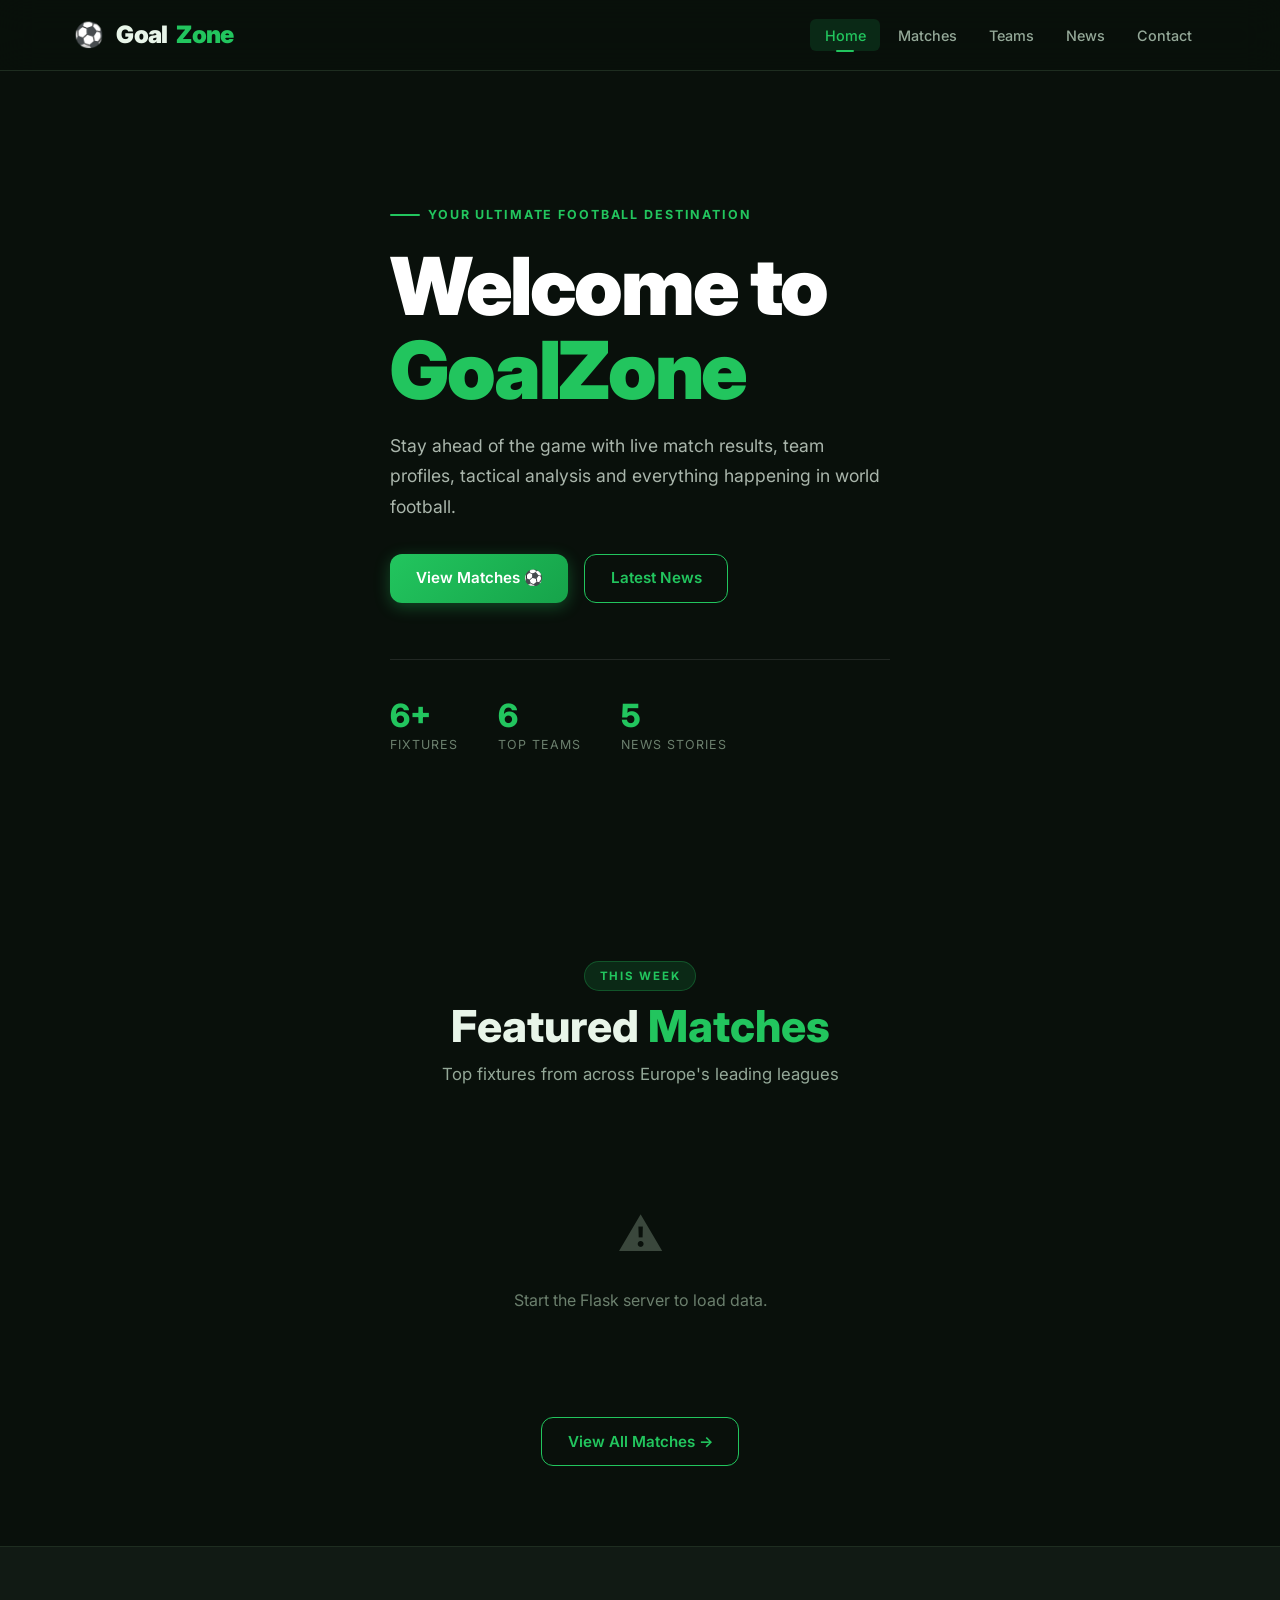
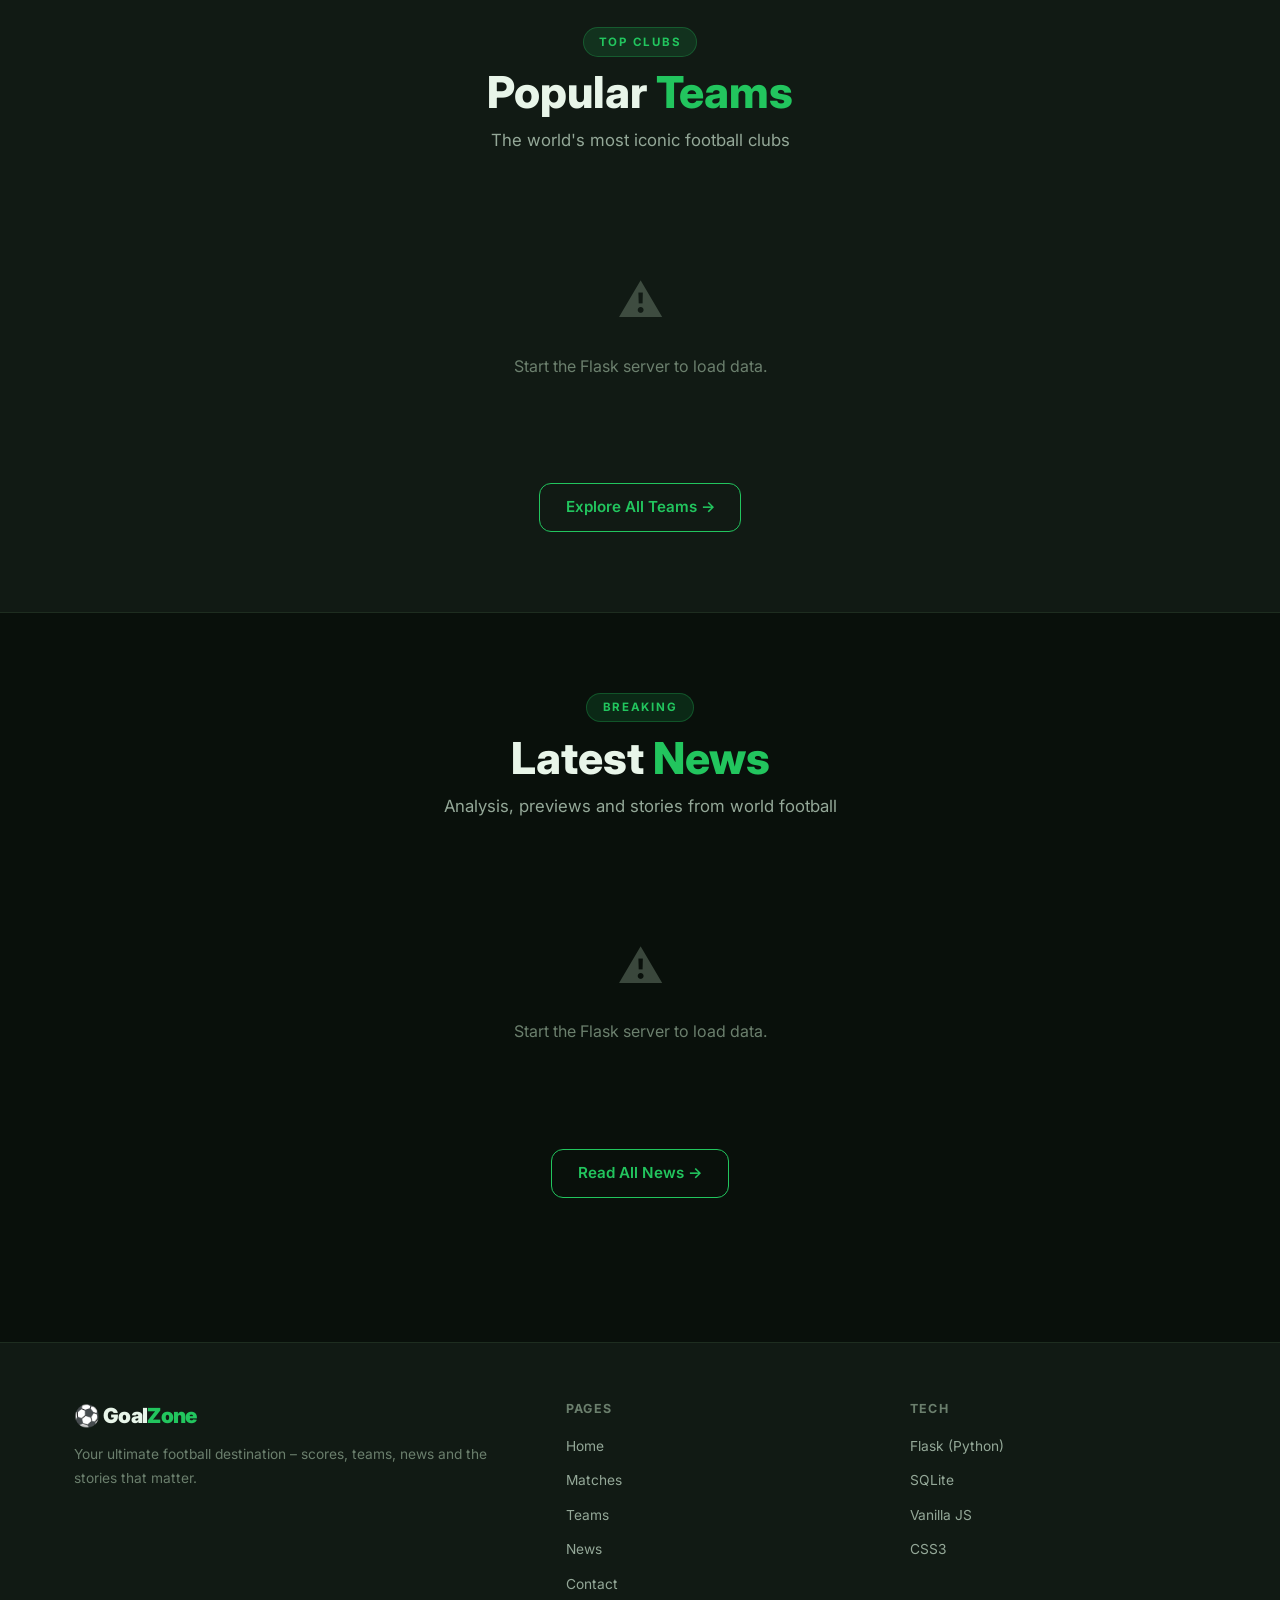
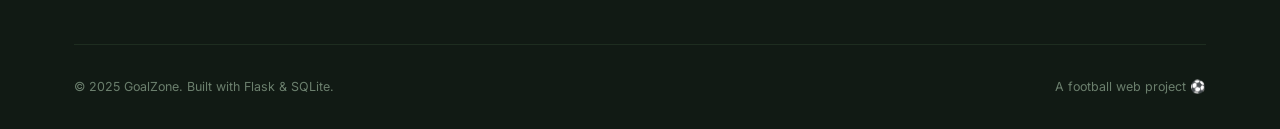
==== GoalZone-Simple/frontend/index.html @ 39a0dbed "Add files via upload" ====
<!DOCTYPE html>
<html lang="en">
<head>
  <meta charset="UTF-8">
  <meta name="viewport" content="width=device-width, initial-scale=1.0">
  <meta name="description" content="GoalZone – Your ultimate football destination. Latest matches, teams, news and more.">
  <title>GoalZone – Home</title>
  <link rel="stylesheet" href="css/style.css">
  <link rel="icon" href="data:image/svg+xml,<svg xmlns='http://www.w3.org/2000/svg' viewBox='0 0 100 100'><text y='.9em' font-size='90'>⚽</text></svg>">
</head>
<body>

  <!-- ══════════════ NAVBAR ══════════════ -->
  <nav class="navbar">
    <div class="container">
      <div class="navbar-inner">
        <a href="index.html" class="navbar-brand">
          <span>⚽</span>&nbsp;Goal<span class="brand-accent">Zone</span>
        </a>
        <ul class="navbar-links">
          <li><a href="index.html"   class="nav-link">Home</a></li>
          <li><a href="matches.html" class="nav-link">Matches</a></li>
          <li><a href="teams.html"   class="nav-link">Teams</a></li>
          <li><a href="news.html"    class="nav-link">News</a></li>
          <li><a href="contact.html" class="nav-link">Contact</a></li>
        </ul>
        <button class="hamburger" id="hamburger" aria-label="Menu"><span></span><span></span><span></span></button>
      </div>
    </div>
    <div class="mobile-menu" id="mobile-menu">
      <a href="index.html"   class="nav-link">Home</a>
      <a href="matches.html" class="nav-link">Matches</a>
      <a href="teams.html"   class="nav-link">Teams</a>
      <a href="news.html"    class="nav-link">News</a>
      <a href="contact.html" class="nav-link">Contact</a>
    </div>
  </nav>

  <!-- ══════════════ HERO ══════════════ -->
  <section class="hero">
    <div class="hero-bg"></div>
    <div class="container">
      <div class="hero-content">
        <div class="hero-eyebrow">Your Ultimate Football Destination</div>
        <h1 class="hero-title">
          Welcome to<br>
          <span class="accent">GoalZone</span>
        </h1>
        <p class="hero-desc">
          Stay ahead of the game with live match results, team profiles,
          tactical analysis and everything happening in world football.
        </p>
        <div class="hero-actions">
          <a href="matches.html" class="btn btn-primary">View Matches ⚽</a>
          <a href="news.html"    class="btn btn-outline">Latest News</a>
        </div>
        <div class="hero-stats">
          <div><div class="hero-stat-val">6+</div><div class="hero-stat-lbl">Fixtures</div></div>
          <div><div class="hero-stat-val">6</div><div class="hero-stat-lbl">Top Teams</div></div>
          <div><div class="hero-stat-val">5</div><div class="hero-stat-lbl">News Stories</div></div>
        </div>
      </div>
    </div>
  </section>

  <!-- ══════════════ FEATURED MATCHES ══════════════ -->
  <section class="section">
    <div class="container">
      <div class="section-header fade-up">
        <div class="chip">This Week</div>
        <h2 class="section-title">Featured <span>Matches</span></h2>
        <p class="section-sub">Top fixtures from across Europe's leading leagues</p>
      </div>
      <div id="home-matches">
        <div class="loading"><div class="spinner"></div><span>Loading…</span></div>
      </div>
      <div style="text-align:center;margin-top:2.5rem">
        <a href="matches.html" class="btn btn-outline">View All Matches →</a>
      </div>
    </div>
  </section>

  <!-- ══════════════ POPULAR TEAMS ══════════════ -->
  <section class="section" style="background:var(--surface);border-top:1px solid var(--border);border-bottom:1px solid var(--border)">
    <div class="container">
      <div class="section-header fade-up">
        <div class="chip">Top Clubs</div>
        <h2 class="section-title">Popular <span>Teams</span></h2>
        <p class="section-sub">The world's most iconic football clubs</p>
      </div>
      <div id="home-teams">
        <div class="loading"><div class="spinner"></div><span>Loading…</span></div>
      </div>
      <div style="text-align:center;margin-top:2.5rem">
        <a href="teams.html" class="btn btn-outline">Explore All Teams →</a>
      </div>
    </div>
  </section>

  <!-- ══════════════ LATEST NEWS ══════════════ -->
  <section class="section">
    <div class="container">
      <div class="section-header fade-up">
        <div class="chip">Breaking</div>
        <h2 class="section-title">Latest <span>News</span></h2>
        <p class="section-sub">Analysis, previews and stories from world football</p>
      </div>
      <div id="home-news">
        <div class="loading"><div class="spinner"></div><span>Loading…</span></div>
      </div>
      <div style="text-align:center;margin-top:2.5rem">
        <a href="news.html" class="btn btn-outline">Read All News →</a>
      </div>
    </div>
  </section>

  <!-- ══════════════ FOOTER ══════════════ -->
  <footer class="footer">
    <div class="container">
      <div class="footer-grid">
        <div>
          <div class="footer-brand">⚽ Goal<span style="color:var(--green)">Zone</span></div>
          <p class="footer-desc">Your ultimate football destination – scores, teams, news and the stories that matter.</p>
        </div>
        <div>
          <div class="footer-heading">Pages</div>
          <ul class="footer-links">
            <li><a href="index.html">Home</a></li>
            <li><a href="matches.html">Matches</a></li>
            <li><a href="teams.html">Teams</a></li>
            <li><a href="news.html">News</a></li>
            <li><a href="contact.html">Contact</a></li>
          </ul>
        </div>
        <div>
          <div class="footer-heading">Tech</div>
          <ul class="footer-links">
            <li><a href="#">Flask (Python)</a></li>
            <li><a href="#">SQLite</a></li>
            <li><a href="#">Vanilla JS</a></li>
            <li><a href="#">CSS3</a></li>
          </ul>
        </div>
      </div>
      <div class="footer-bottom">
        <span>© 2025 GoalZone. Built with Flask &amp; SQLite.</span>
        <span>A football web project ⚽</span>
      </div>
    </div>
  </footer>

  <script src="js/main.js"></script>
  <script>
    /* Home page inline – load first 3 items from each API */
    const catBadge = {'Analysis':'badge-blue','Preview':'badge-gold','Champions League':'badge-purple','Features':'badge-green','Tactics':'badge-blue'};

    function logoImg(url, name) {
      return url
        ? `<img class="team-logo" src="${url}" alt="${name}" onerror="this.outerHTML='<div class=logo-placeholder>⚽</div>'">`
        : `<div class="logo-placeholder">⚽</div>`;
    }

    async function loadSection(id, url, renderFn, limit) {
      try {
        const data = await fetchAPI(url);
        const items = Object.values(data).find(Array.isArray).slice(0, limit);
        document.getElementById(id).innerHTML = renderFn(items);
        setTimeout(initScrollAnimations, 60);
      } catch {
        document.getElementById(id).innerHTML =
          `<div class="empty-state"><div class="empty-icon">⚠️</div><p>Start the Flask server to load data.</p></div>`;
      }
    }

    document.addEventListener('DOMContentLoaded', () => {

      loadSection('home-matches', '/api/matches', matches =>
        `<div class="matches-grid">${matches.map(m => `
        <div class="match-card fade-up">
          <div class="match-card-top">
            <span class="badge badge-green">${m.competition}</span>
            <span class="match-comp-label">${formatDate(m.date)} · ${m.time}</span>
          </div>
          <div class="match-teams">
            <div class="match-team">${logoImg(m.home_logo, m.home_team)}<span class="team-name-sm">${m.home_team}</span></div>
            <div class="match-score"><span class="score-val">${m.home_score} – ${m.away_score}</span><span class="score-vs">VS</span></div>
            <div class="match-team">${logoImg(m.away_logo, m.away_team)}<span class="team-name-sm">${m.away_team}</span></div>
          </div>
          <div class="match-footer"><span>🏟️ ${m.venue}</span><span class="badge badge-green">⏰ Upcoming</span></div>
        </div>`).join('')}</div>`, 3);

      loadSection('home-teams', '/api/teams', teams =>
        `<div class="teams-grid">${teams.map(t => `
        <div class="team-card fade-up">
          ${t.logo ? `<img class="team-card-logo" src="${t.logo}" alt="${t.name}" onerror="this.outerHTML='<div class=team-logo-ph>🏆</div>'">` : `<div class="team-logo-ph">🏆</div>`}
          <div class="team-name">${t.name}</div>
          <div class="team-country">🌍 ${t.country}</div>
          <div class="team-meta"><span>📅 Est. ${t.founded}</span><span>🏟️ ${t.stadium}</span></div>
          <p class="team-desc">${t.description}</p>
        </div>`).join('')}</div>`, 3);

      loadSection('home-news', '/api/news', articles =>
        `<div class="news-grid">${articles.map(a => {
          const bc = catBadge[a.category] || 'badge-green';
          const initials = a.author.split(' ').map(w => w[0]).join('');
          const fb = 'https://images.unsplash.com/photo-1508098682722-e99c43a406b2?w=800&q=80';
          return `
          <div class="news-card fade-up">
            <div class="news-img-wrap">
              <img src="${a.image}" alt="${a.title}" loading="lazy" onerror="this.src='${fb}'">
              <div class="news-img-overlay"></div>
              <div class="news-cat-badge"><span class="badge ${bc}">${a.category}</span></div>
            </div>
            <div class="news-body">
              <h3 class="news-title">${a.title}</h3>
              <p class="news-desc">${a.description}</p>
              <div class="news-meta">
                <div class="news-author"><div class="author-av">${initials}</div><span>${a.author}</span></div>
                <span>${formatDate(a.date)}</span>
              </div>
            </div>
          </div>`;
        }).join('')}</div>`, 3);
    });
  </script>
</body>
</html>
---- GoalZone-Simple/frontend/css/style.css ----
/* ═══════════════════════════════════════════════════════════════════════════
   GoalZone – Main Stylesheet
   Dark football-themed design with green pitch-inspired accents.
   ═══════════════════════════════════════════════════════════════════════════ */

@import url('https://fonts.googleapis.com/css2?family=Inter:wght@300;400;500;600;700;800;900&display=swap');

/* ── Design Tokens ───────────────────────────────────────────────────────── */
:root {
  --bg:           #09100b;
  --surface:      #111a14;
  --surface-2:    #172011;
  --border:       #1e2d20;
  --green:        #22c55e;
  --green-dark:   #16a34a;
  --green-glow:   rgba(34, 197, 94, 0.14);
  --gold:         #fbbf24;
  --text:         #e8f5e9;
  --text-muted:   #6b7f6d;
  --text-dim:     #94a898;
  --font:         'Inter', system-ui, sans-serif;
  --r-sm: 6px; --r-md: 12px; --r-lg: 20px; --r-xl: 28px;
  --shadow: 0 4px 24px rgba(0,0,0,.55);
  --glow:   0 0 24px rgba(34,197,94,.22);
  --ease:   .24s ease;
}

/* ── Reset ───────────────────────────────────────────────────────────────── */
*, *::before, *::after { box-sizing: border-box; margin: 0; padding: 0; }
html { scroll-behavior: smooth; }
body { font-family: var(--font); background: var(--bg); color: var(--text); line-height: 1.6; overflow-x: hidden; }
a { color: inherit; text-decoration: none; }
img { max-width: 100%; display: block; }
ul { list-style: none; }

/* ── Layout helpers ──────────────────────────────────────────────────────── */
.container { max-width: 1180px; margin-inline: auto; padding-inline: 1.5rem; }
.section    { padding-block: 5rem; }

/* ── Section header ──────────────────────────────────────────────────────── */
.section-header { text-align: center; margin-bottom: 3rem; }

.chip {
  display: inline-block;
  font-size: .72rem; font-weight: 700; letter-spacing: .15em; text-transform: uppercase;
  color: var(--green); background: var(--green-glow);
  border: 1px solid rgba(34,197,94,.28); border-radius: 999px;
  padding: .28rem .95rem; margin-bottom: .65rem;
}

.section-title {
  font-size: clamp(1.75rem, 4vw, 2.75rem);
  font-weight: 800; line-height: 1.15;
}
.section-title span { color: var(--green); }
.section-sub { margin-top: .6rem; color: var(--text-dim); font-size: 1.05rem; }

/* ── Buttons ─────────────────────────────────────────────────────────────── */
.btn {
  display: inline-flex; align-items: center; gap: .5rem;
  padding: .7rem 1.6rem; border-radius: var(--r-md);
  font-weight: 600; font-size: .95rem; cursor: pointer; border: none;
  transition: all var(--ease);
}
.btn-primary {
  background: linear-gradient(135deg, var(--green), var(--green-dark));
  color: #fff; box-shadow: 0 4px 16px rgba(34,197,94,.33);
}
.btn-primary:hover { transform: translateY(-2px); box-shadow: 0 6px 24px rgba(34,197,94,.5); }
.btn-outline {
  background: transparent; color: var(--green); border: 1.5px solid var(--green);
}
.btn-outline:hover { background: var(--green-glow); transform: translateY(-2px); }

/* ── Badges ──────────────────────────────────────────────────────────────── */
.badge {
  display: inline-block; font-size: .68rem; font-weight: 700;
  letter-spacing: .07em; text-transform: uppercase;
  padding: .18rem .6rem; border-radius: 999px;
}
.badge-green  { background: var(--green-glow);           color: var(--green); border: 1px solid rgba(34,197,94,.28); }
.badge-gold   { background: rgba(251,191,36,.14);        color: var(--gold);  border: 1px solid rgba(251,191,36,.28); }
.badge-blue   { background: rgba(59,130,246,.14);        color: #60a5fa;      border: 1px solid rgba(59,130,246,.28); }
.badge-purple { background: rgba(168,85,247,.14);        color: #c084fc;      border: 1px solid rgba(168,85,247,.28); }

/* ════════════════════════════════════════════════════════════════════════════
   NAVBAR
   ════════════════════════════════════════════════════════════════════════ */
.navbar {
  position: sticky; top: 0; z-index: 1000;
  background: rgba(9,16,11,.88);
  backdrop-filter: blur(18px); -webkit-backdrop-filter: blur(18px);
  border-bottom: 1px solid var(--border);
}
.navbar-inner {
  display: flex; align-items: center; justify-content: space-between;
  padding-block: 1rem;
}
.navbar-brand {
  display: flex; align-items: center; gap: .55rem;
  font-size: 1.5rem; font-weight: 900; letter-spacing: -.03em;
}
.brand-accent { color: var(--green); }

.navbar-links { display: flex; align-items: center; gap: .2rem; }

.nav-link {
  position: relative; font-size: .9rem; font-weight: 500; color: var(--text-dim);
  padding: .48rem .9rem; border-radius: var(--r-sm); transition: all var(--ease);
}
.nav-link:hover, .nav-link.active { color: var(--green); background: var(--green-glow); }
.nav-link.active::after {
  content: ''; position: absolute; bottom: -1px; left: 50%;
  transform: translateX(-50%); width: 18px; height: 2px;
  background: var(--green); border-radius: 2px;
}

/* Hamburger */
.hamburger {
  display: none; flex-direction: column; gap: 5px;
  cursor: pointer; padding: .4rem; background: none; border: none;
}
.hamburger span { display: block; width: 24px; height: 2px; background: var(--text); border-radius: 2px; transition: all var(--ease); }
.hamburger.open span:nth-child(1) { transform: translateY(7px) rotate(45deg); }
.hamburger.open span:nth-child(2) { opacity: 0; }
.hamburger.open span:nth-child(3) { transform: translateY(-7px) rotate(-45deg); }

.mobile-menu { display: none; flex-direction: column; gap: .2rem; padding: .75rem 1.5rem 1rem; border-top: 1px solid var(--border); }
.mobile-menu.open { display: flex; }
.mobile-menu .nav-link { padding: .7rem 1rem; }

/* ════════════════════════════════════════════════════════════════════════════
   HERO
   ════════════════════════════════════════════════════════════════════════ */
.hero {
  position: relative; min-height: 90vh;
  display: flex; align-items: center; overflow: hidden;
}
.hero-bg {
  position: absolute; inset: 0;
  background: url('https://images.unsplash.com/photo-1522778119026-d647f0596c20?w=1600&q=80') center/cover;
  filter: brightness(.28); transform: scale(1.06); transition: transform 10s ease;
}
.hero:hover .hero-bg { transform: scale(1); }
.hero::before {
  content: ''; position: absolute; inset: 0; z-index: 1;
  background: linear-gradient(135deg, rgba(9,16,11,.92) 0%, rgba(9,16,11,.38) 65%, transparent);
}
.hero::after {
  content: ''; position: absolute; bottom: 0; left: 0; right: 0; height: 180px; z-index: 1;
  background: linear-gradient(to top, var(--bg), transparent);
}
.hero-content { position: relative; z-index: 2; max-width: 640px; }

.hero-eyebrow {
  display: inline-flex; align-items: center; gap: .5rem;
  font-size: .78rem; font-weight: 700; letter-spacing: .15em; text-transform: uppercase;
  color: var(--green); margin-bottom: 1.2rem;
}
.hero-eyebrow::before { content: ''; display: block; width: 30px; height: 2px; background: var(--green); border-radius: 2px; }

.hero-title { font-size: clamp(2.6rem, 7vw, 5rem); font-weight: 900; line-height: 1.05; letter-spacing: -.03em; color: #fff; margin-bottom: 1.2rem; }
.hero-title .accent { color: var(--green); display: block; }

.hero-desc { font-size: 1.1rem; color: rgba(232,245,233,.72); max-width: 500px; margin-bottom: 2rem; line-height: 1.72; }

.hero-actions { display: flex; gap: 1rem; flex-wrap: wrap; }

.hero-stats { display: flex; gap: 2.5rem; margin-top: 3.5rem; padding-top: 2.5rem; border-top: 1px solid rgba(255,255,255,.1); }
.hero-stat-val { font-size: 2rem; font-weight: 800; color: var(--green); line-height: 1; }
.hero-stat-lbl { font-size: .78rem; color: var(--text-muted); margin-top: .22rem; text-transform: uppercase; letter-spacing: .08em; }

/* ════════════════════════════════════════════════════════════════════════════
   PAGE HERO (inner pages)
   ════════════════════════════════════════════════════════════════════════ */
.page-hero {
  position: relative; overflow: hidden;
  background: linear-gradient(135deg, var(--surface), var(--surface-2));
  border-bottom: 1px solid var(--border);
  padding-block: 4rem 3rem; text-align: center;
}
.page-hero::before {
  content: ''; position: absolute; inset: 0;
  background: radial-gradient(ellipse 60% 60% at 50% 0%, rgba(34,197,94,.07), transparent);
}
.page-hero-content { position: relative; z-index: 1; }
.page-hero-title { font-size: clamp(2rem, 5vw, 3.5rem); font-weight: 900; letter-spacing: -.03em; }
.page-hero-title span { color: var(--green); }
.page-hero-sub { margin-top: .7rem; color: var(--text-dim); font-size: 1rem; max-width: 520px; margin-inline: auto; }

/* ════════════════════════════════════════════════════════════════════════════
   MATCH CARDS
   ════════════════════════════════════════════════════════════════════════ */
.matches-grid { display: grid; grid-template-columns: repeat(auto-fill, minmax(330px, 1fr)); gap: 1.25rem; }

.match-card {
  background: var(--surface); border: 1px solid var(--border); border-radius: var(--r-lg);
  padding: 1.5rem; transition: all var(--ease);
}
.match-card:hover { border-color: rgba(34,197,94,.4); transform: translateY(-3px); box-shadow: var(--shadow); }

.match-card-top { display: flex; align-items: center; justify-content: space-between; margin-bottom: 1.2rem; }
.match-comp-label { font-size: .72rem; font-weight: 600; color: var(--text-muted); text-transform: uppercase; letter-spacing: .07em; }

.match-teams { display: flex; align-items: center; justify-content: space-between; gap: 1rem; margin-bottom: 1.2rem; }
.match-team  { display: flex; flex-direction: column; align-items: center; gap: .55rem; flex: 1; }

.team-logo { width: 52px; height: 52px; object-fit: contain; filter: drop-shadow(0 2px 8px rgba(0,0,0,.5)); }
.logo-placeholder {
  width: 52px; height: 52px; border-radius: 50%;
  background: var(--surface-2); border: 1px solid var(--border);
  display: flex; align-items: center; justify-content: center; font-size: 1.4rem;
}

.team-name-sm { font-size: .84rem; font-weight: 600; text-align: center; color: var(--text); }

.match-score { display: flex; flex-direction: column; align-items: center; gap: .2rem; }
.score-val   { font-size: 1.75rem; font-weight: 800; letter-spacing: -.03em; }
.score-vs    { font-size: .7rem; color: var(--text-muted); font-weight: 700; }

.match-footer {
  display: flex; align-items: center; justify-content: space-between;
  font-size: .78rem; color: var(--text-muted);
  padding-top: 1rem; border-top: 1px solid var(--border);
}

/* ════════════════════════════════════════════════════════════════════════════
   TEAM CARDS
   ════════════════════════════════════════════════════════════════════════ */
.teams-grid { display: grid; grid-template-columns: repeat(auto-fill, minmax(295px, 1fr)); gap: 1.5rem; }

.team-card {
  background: var(--surface); border: 1px solid var(--border); border-radius: var(--r-lg);
  padding: 2rem 1.5rem; display: flex; flex-direction: column; align-items: center; text-align: center;
  transition: all var(--ease);
}
.team-card:hover { border-color: rgba(34,197,94,.4); transform: translateY(-5px); box-shadow: var(--shadow), var(--glow); }

.team-card-logo { width: 88px; height: 88px; object-fit: contain; margin-bottom: 1.2rem; filter: drop-shadow(0 4px 12px rgba(0,0,0,.55)); transition: transform var(--ease); }
.team-card:hover .team-card-logo { transform: scale(1.08); }
.team-logo-ph { width: 88px; height: 88px; border-radius: 50%; background: var(--surface-2); border: 2px solid var(--border); display: flex; align-items: center; justify-content: center; font-size: 2.4rem; margin-bottom: 1.2rem; }

.team-name    { font-size: 1.12rem; font-weight: 700; margin-bottom: .35rem; }
.team-country { font-size: .78rem; color: var(--green); font-weight: 600; letter-spacing: .05em; text-transform: uppercase; margin-bottom: .7rem; }
.team-meta    { display: flex; gap: 1rem; font-size: .74rem; color: var(--text-muted); margin-bottom: .9rem; }
.team-desc    { font-size: .86rem; color: var(--text-dim); line-height: 1.65; }

/* ════════════════════════════════════════════════════════════════════════════
   NEWS CARDS
   ════════════════════════════════════════════════════════════════════════ */
.news-grid { display: grid; grid-template-columns: repeat(auto-fill, minmax(310px, 1fr)); gap: 1.5rem; }

.news-card {
  background: var(--surface); border: 1px solid var(--border); border-radius: var(--r-lg);
  overflow: hidden; display: flex; flex-direction: column; transition: all var(--ease);
}
.news-card:hover { border-color: rgba(34,197,94,.4); transform: translateY(-5px); box-shadow: var(--shadow), var(--glow); }

.news-img-wrap { position: relative; height: 198px; overflow: hidden; }
.news-img-wrap img { width: 100%; height: 100%; object-fit: cover; transition: transform .4s ease; }
.news-card:hover .news-img-wrap img { transform: scale(1.07); }
.news-img-overlay { position: absolute; inset: 0; background: linear-gradient(to top, rgba(9,16,11,.65), transparent); }
.news-cat-badge   { position: absolute; top: .9rem; left: .9rem; }

.news-body { padding: 1.2rem; flex: 1; display: flex; flex-direction: column; gap: .55rem; }
.news-title { font-size: .98rem; font-weight: 700; line-height: 1.4; transition: color var(--ease); }
.news-card:hover .news-title { color: var(--green); }
.news-desc { font-size: .84rem; color: var(--text-dim); line-height: 1.65; flex: 1; }

.news-meta {
  display: flex; align-items: center; justify-content: space-between;
  font-size: .74rem; color: var(--text-muted);
  padding-top: .7rem; border-top: 1px solid var(--border); margin-top: auto;
}
.news-author { display: flex; align-items: center; gap: .4rem; }
.author-av {
  width: 24px; height: 24px; border-radius: 50%;
  background: var(--green-glow); display: flex; align-items: center; justify-content: center;
  font-size: .62rem; font-weight: 700; color: var(--green); flex-shrink: 0;
}

/* ════════════════════════════════════════════════════════════════════════════
   CONTACT
   ════════════════════════════════════════════════════════════════════════ */
.contact-layout { display: grid; grid-template-columns: 1fr 1.6fr; gap: 3rem; align-items: start; }

.contact-info-title { font-size: 1.5rem; font-weight: 700; margin-bottom: .7rem; }
.contact-info-desc  { color: var(--text-dim); font-size: .95rem; line-height: 1.7; margin-bottom: 1.75rem; }

.info-items { display: flex; flex-direction: column; gap: .9rem; }
.info-item {
  display: flex; align-items: center; gap: 1rem;
  padding: 1rem; background: var(--surface); border: 1px solid var(--border); border-radius: var(--r-md);
}
.info-icon { width: 40px; height: 40px; background: var(--green-glow); border-radius: var(--r-sm); display: flex; align-items: center; justify-content: center; font-size: 1.1rem; flex-shrink: 0; }
.info-label { font-size: .72rem; color: var(--text-muted); text-transform: uppercase; letter-spacing: .08em; }
.info-value { font-size: .88rem; font-weight: 600; }

.contact-form-card { background: var(--surface); border: 1px solid var(--border); border-radius: var(--r-xl); padding: 2.4rem; }
.form-title { font-size: 1.25rem; font-weight: 700; margin-bottom: 1.5rem; }

.form-group { margin-bottom: 1.2rem; }
.form-label { display: block; font-size: .84rem; font-weight: 600; color: var(--text-dim); margin-bottom: .45rem; }
.form-control {
  width: 100%; padding: .82rem 1rem;
  background: var(--bg); border: 1.5px solid var(--border); border-radius: var(--r-md);
  color: var(--text); font-family: var(--font); font-size: .95rem; outline: none;
  transition: border-color var(--ease), box-shadow var(--ease);
}
.form-control:focus { border-color: var(--green); box-shadow: 0 0 0 3px var(--green-glow); }
.form-control::placeholder { color: var(--text-muted); }
textarea.form-control { resize: vertical; min-height: 135px; }

.btn-submit { width: 100%; justify-content: center; }

.alert {
  display: none; align-items: center; gap: .7rem;
  padding: .95rem 1.2rem; border-radius: var(--r-md); font-size: .9rem; font-weight: 500; margin-top: 1rem;
}
.alert.show { display: flex; }
.alert-success { background: rgba(34,197,94,.09); border: 1px solid rgba(34,197,94,.28); color: var(--green); }
.alert-error   { background: rgba(239,68,68,.09);  border: 1px solid rgba(239,68,68,.28); color: #f87171; }

.form-hint { font-size: .76rem; color: var(--text-muted); text-align: center; margin-top: .9rem; }

/* ════════════════════════════════════════════════════════════════════════════
   LOADING / EMPTY
   ════════════════════════════════════════════════════════════════════════ */
.loading { display: flex; flex-direction: column; align-items: center; gap: 1rem; padding: 4rem; color: var(--text-muted); font-size: .9rem; }
.spinner { width: 38px; height: 38px; border: 3px solid var(--border); border-top-color: var(--green); border-radius: 50%; animation: spin .7s linear infinite; }
@keyframes spin { to { transform: rotate(360deg); } }

.empty-state { text-align: center; padding: 4rem 2rem; color: var(--text-muted); }
.empty-icon  { font-size: 2.8rem; margin-bottom: 1rem; opacity: .5; }

/* ════════════════════════════════════════════════════════════════════════════
   FOOTER
   ════════════════════════════════════════════════════════════════════════ */
.footer { background: var(--surface); border-top: 1px solid var(--border); padding-block: 3.5rem 2rem; margin-top: 4rem; }
.footer-grid { display: grid; grid-template-columns: 1.5fr 1fr 1fr; gap: 3rem; margin-bottom: 3rem; }
.footer-brand { font-size: 1.3rem; font-weight: 900; letter-spacing: -.03em; margin-bottom: .7rem; }
.footer-desc  { font-size: .86rem; color: var(--text-muted); line-height: 1.7; }
.footer-heading { font-size: .78rem; font-weight: 700; letter-spacing: .1em; text-transform: uppercase; color: var(--text-muted); margin-bottom: .9rem; }
.footer-links { display: flex; flex-direction: column; gap: .55rem; }
.footer-links a { font-size: .86rem; color: var(--text-dim); transition: color var(--ease); }
.footer-links a:hover { color: var(--green); }
.footer-bottom { display: flex; align-items: center; justify-content: space-between; padding-top: 2rem; border-top: 1px solid var(--border); font-size: .78rem; color: var(--text-muted); }

/* ════════════════════════════════════════════════════════════════════════════
   SCROLL ANIMATIONS
   ════════════════════════════════════════════════════════════════════════ */
.fade-up { opacity: 0; transform: translateY(22px); transition: opacity .6s ease, transform .6s ease; }
.fade-up.visible { opacity: 1; transform: translateY(0); }

/* ════════════════════════════════════════════════════════════════════════════
   RESPONSIVE
   ════════════════════════════════════════════════════════════════════════ */
@media (max-width: 1024px) {
  .contact-layout { grid-template-columns: 1fr; }
  .footer-grid    { grid-template-columns: 1fr 1fr; }
}
@media (max-width: 768px) {
  .navbar-links { display: none; }
  .hamburger    { display: flex; }
  .hero         { min-height: 80vh; }
  .hero-stats   { gap: 1.5rem; }
  .footer-grid  { grid-template-columns: 1fr; gap: 2rem; }
  .footer-bottom { flex-direction: column; gap: .7rem; text-align: center; }
}
@media (max-width: 480px) {
  .hero-title  { font-size: 2.2rem; }
  .hero-actions { flex-direction: column; }
  .hero-stats  { flex-wrap: wrap; gap: 1.2rem; }
  .matches-grid, .teams-grid, .news-grid { grid-template-columns: 1fr; }
  .contact-form-card { padding: 1.4rem; }
}
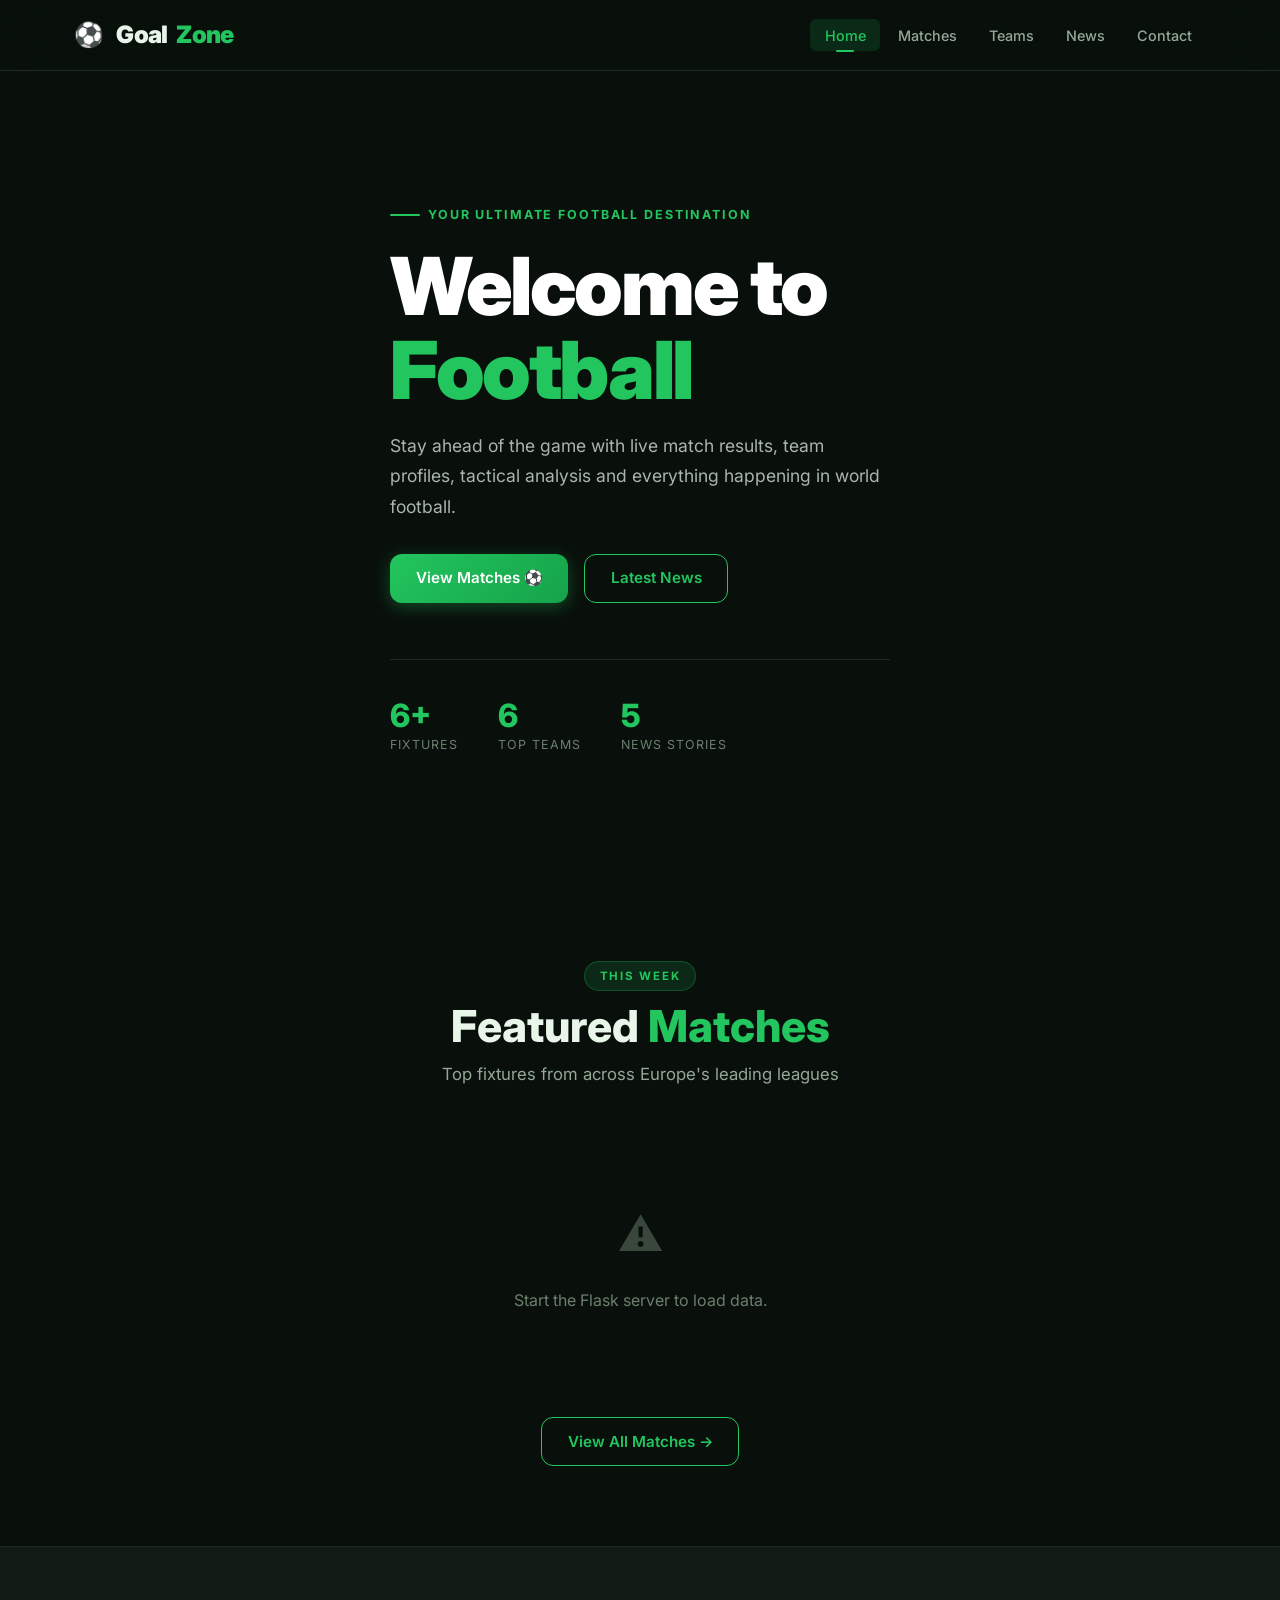
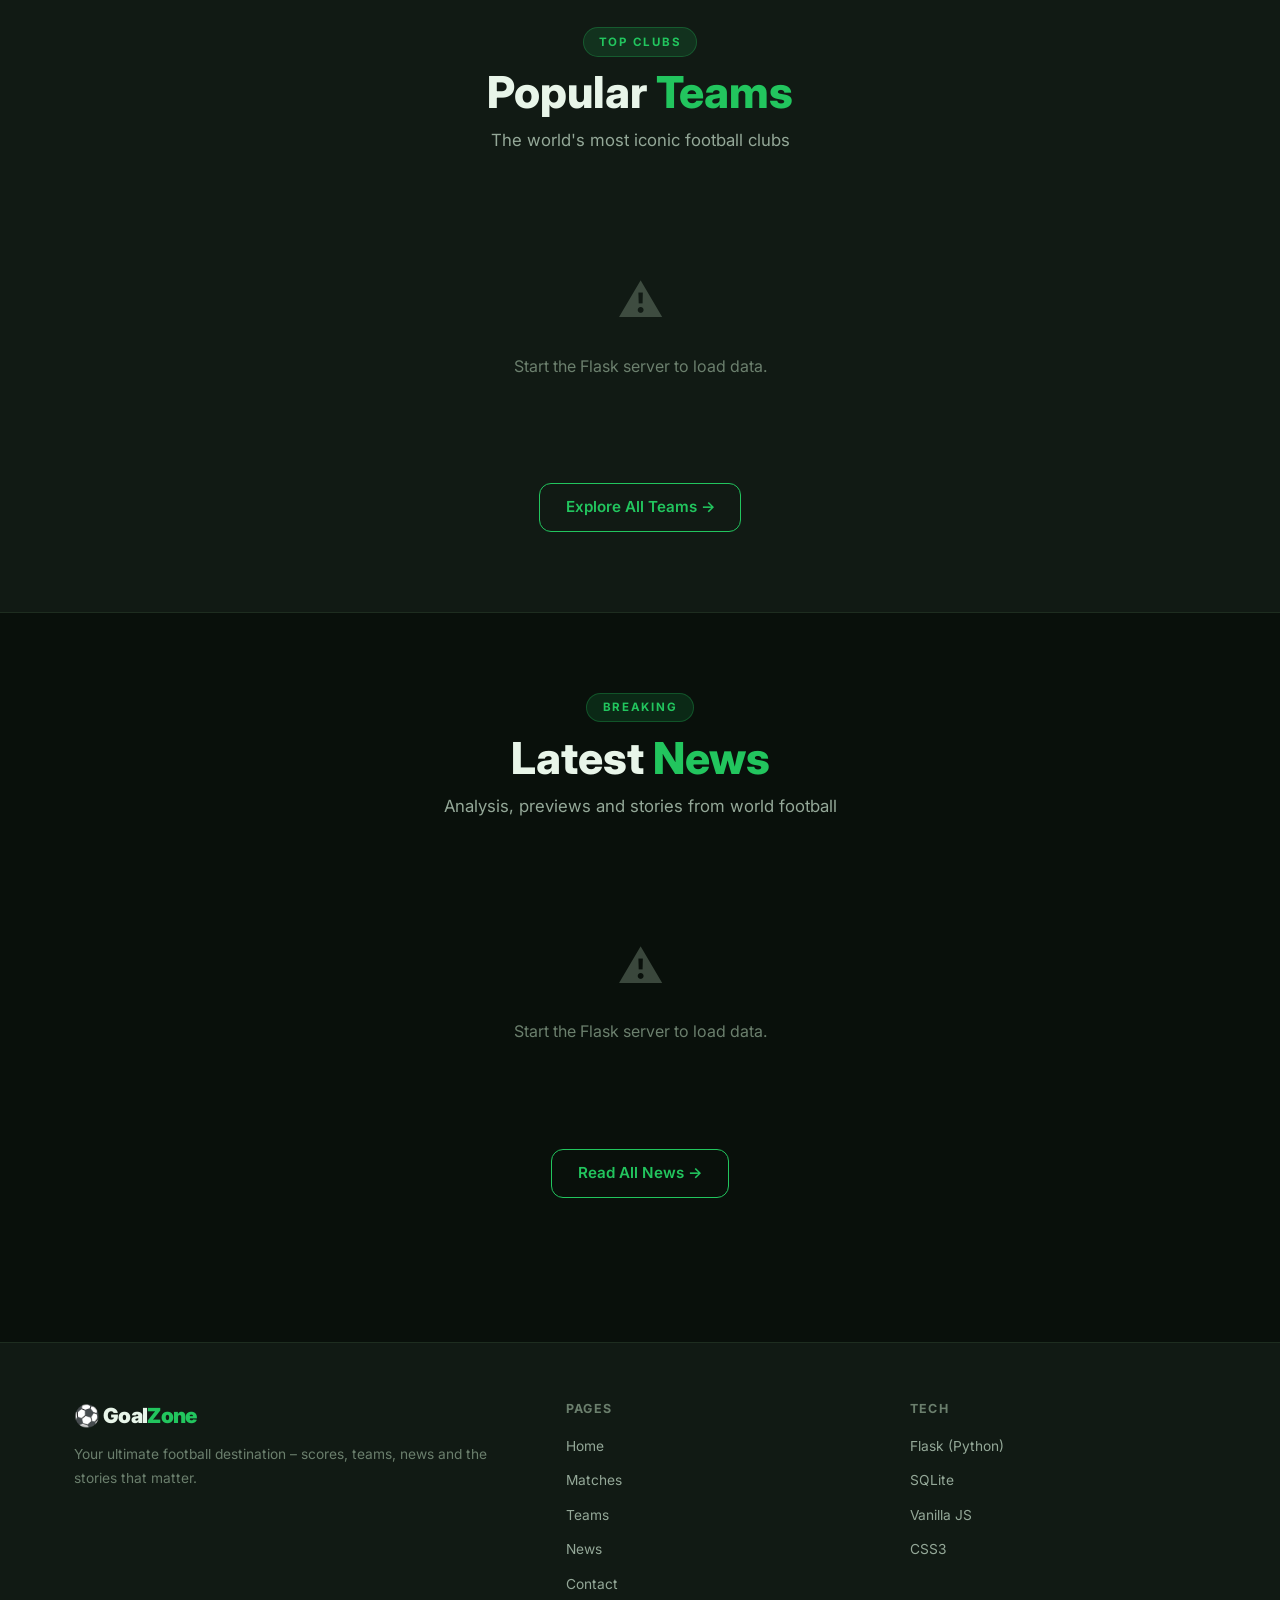
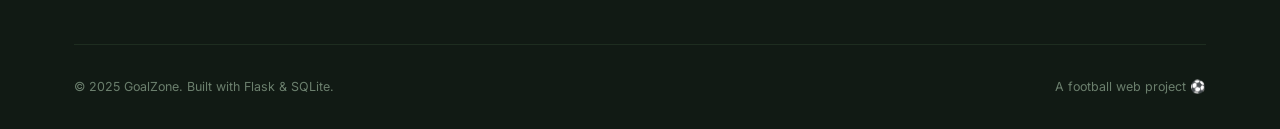
==== commit e6b16e4e: "Update frontend index page" ====
--- a/GoalZone-Simple/frontend/index.html
+++ b/GoalZone-Simple/frontend/index.html
@@ -44,7 +44,7 @@
         <div class="hero-eyebrow">Your Ultimate Football Destination</div>
         <h1 class="hero-title">
           Welcome to<br>
-          <span class="accent">GoalZone</span>
+          <span class="accent">Football</span>
         </h1>
         <p class="hero-desc">
           Stay ahead of the game with live match results, team profiles,
